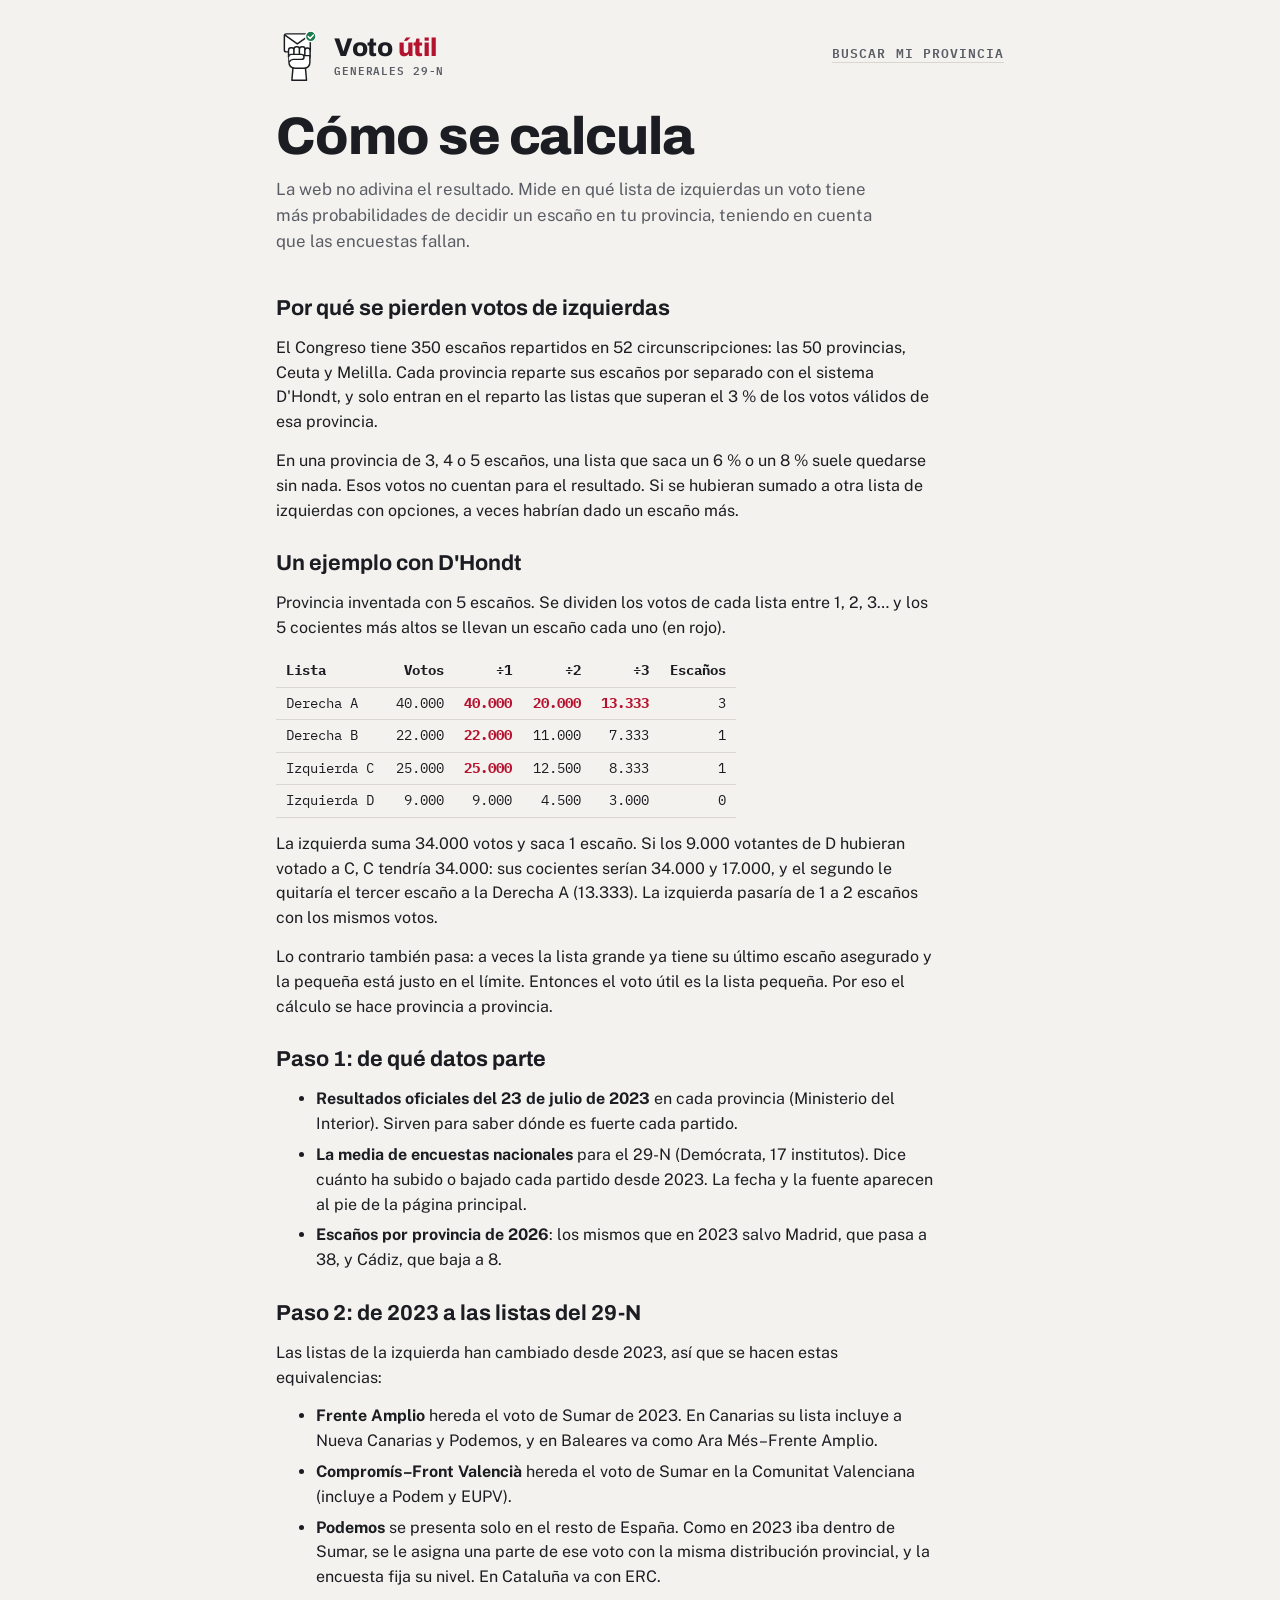
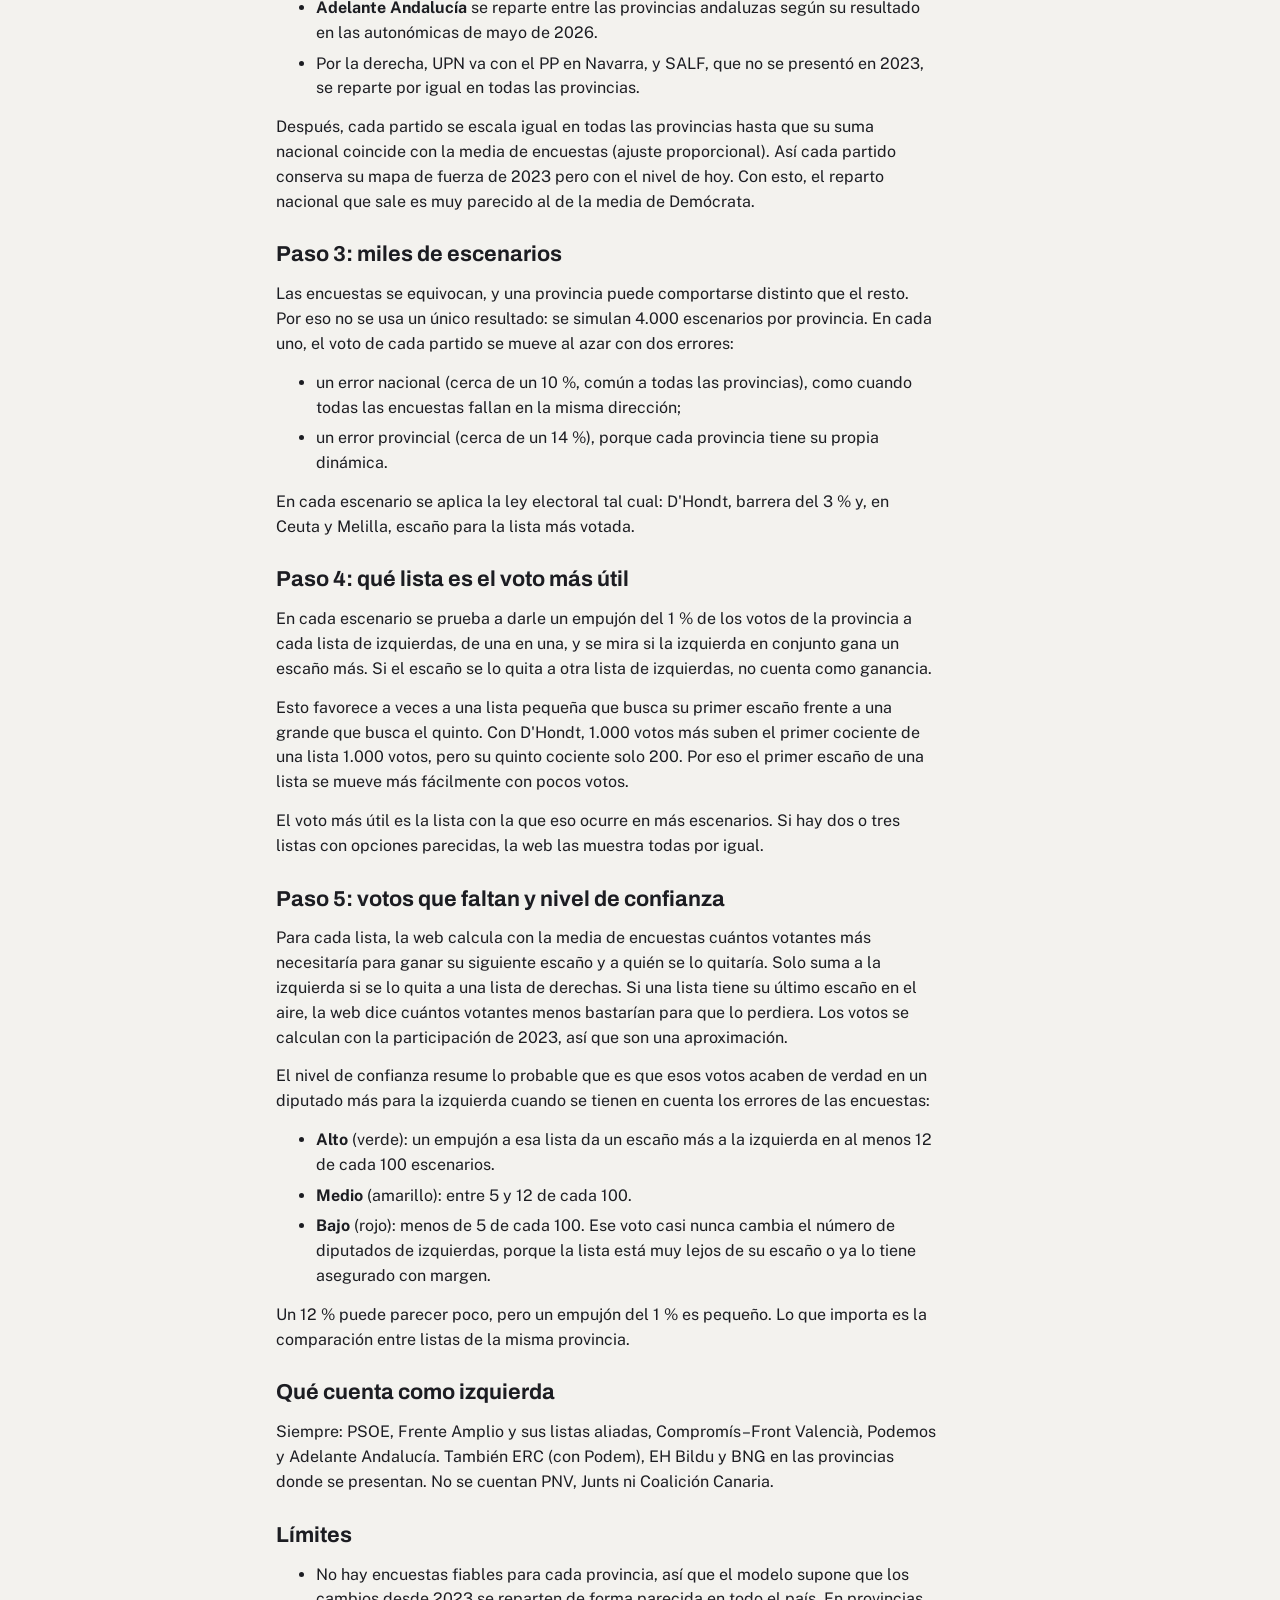
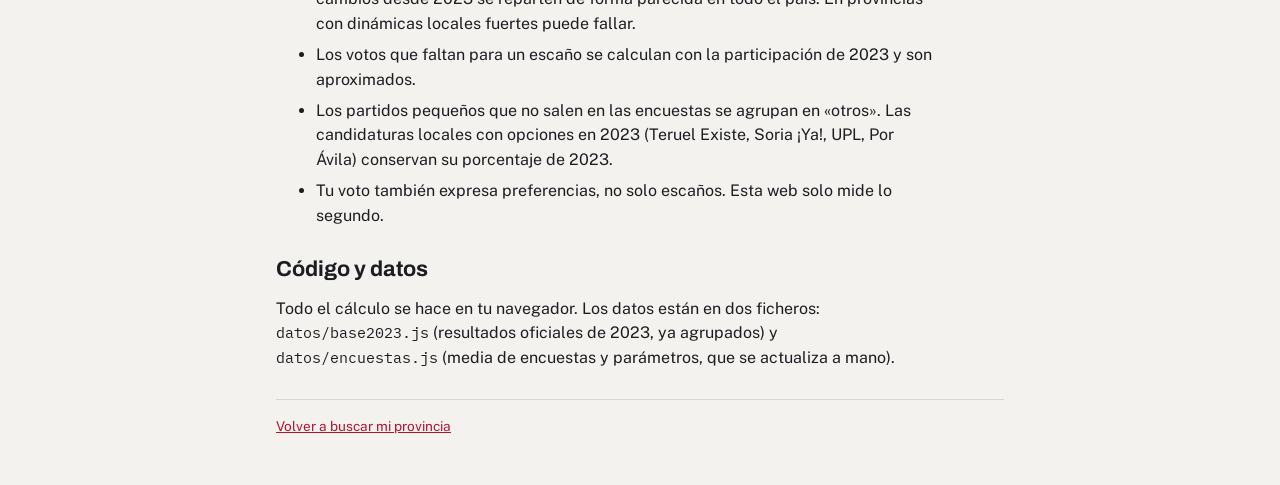
==== como-se-calcula.html @ 3c378f8c "Add files via upload" ====
<!doctype html>
<html lang="es">
<head>
<meta charset="utf-8">
<meta name="viewport" content="width=device-width, initial-scale=1, viewport-fit=cover">
<title>Cómo se calcula el voto útil</title>
<meta name="claude:viewport-fit-sides" content="cover">
<link rel="preconnect" href="https://fonts.googleapis.com">
<link rel="preconnect" href="https://fonts.gstatic.com" crossorigin>
<link rel="stylesheet" href="https://fonts.googleapis.com/css2?family=Archivo:wght@600;700;800&family=IBM+Plex+Mono:wght@500;600&family=Public+Sans:wght@400;500;600;700&display=swap">
<link rel="stylesheet" href="css/estilo.css">
</head>
<body>
<main class="envoltura">
  <div class="marca">
    <a class="logo" href="index.html" aria-label="Voto útil, inicio"><svg class="logo-puno" viewBox="-10 -12 220 254" aria-hidden="true"><g stroke="var(--tinta)" stroke-width="7" stroke-linejoin="round" stroke-linecap="round"> <rect x="30" y="14" width="124" height="86" rx="9" fill="var(--papeleta)"/> <path d="M33 20 L92 62 L151 20" fill="none"/> <path d="M72 168 L66 236 L136 236 L130 168 Z" fill="var(--papeleta)"/> <rect x="50" y="80" width="27" height="52" rx="12" fill="var(--papeleta)"/> <rect x="76" y="76" width="27" height="56" rx="12" fill="var(--papeleta)"/> <rect x="102" y="76" width="27" height="56" rx="12" fill="var(--papeleta)"/> <rect x="128" y="82" width="25" height="50" rx="12" fill="var(--papeleta)"/> <path d="M52 118 L52 150 Q52 178 82 178 L124 178 Q152 178 152 150 L152 118 Z" fill="var(--papeleta)"/> <path d="M50 124 Q50 112 64 112 L112 112 Q124 112 124 124 Q124 136 112 136 L72 136 Q60 136 56 146" fill="var(--papeleta)"/> </g> <circle cx="156" cy="26" r="25" fill="var(--ok)" stroke="var(--papeleta)" stroke-width="6"/> <path d="M144 27 L153 36 L169 19" fill="none" stroke="var(--papeleta)" stroke-width="7" stroke-linecap="round" stroke-linejoin="round"/> <metadata></metadata></svg><span class="logo-texto"><b>Voto <em>útil</em></b><small>Generales 29-N</small></span></a>
    <a href="index.html">Buscar mi provincia</a>
  </div>

  <header style="display:grid;gap:12px">
    <h1>Cómo se calcula</h1>
    <p class="entradilla">La web no adivina el resultado. Mide en qué lista de izquierdas un voto tiene más probabilidades de decidir un escaño en tu provincia, teniendo en cuenta que las encuestas fallan.</p>
  </header>

  <article class="texto">
    <h2>Por qué se pierden votos de izquierdas</h2>
    <p>El Congreso tiene 350 escaños repartidos en 52 circunscripciones: las 50 provincias, Ceuta y Melilla. Cada provincia reparte sus escaños por separado con el sistema D'Hondt, y solo entran en el reparto las listas que superan el 3 % de los votos válidos de esa provincia.</p>
    <p>En una provincia de 3, 4 o 5 escaños, una lista que saca un 6 % o un 8 % suele quedarse sin nada. Esos votos no cuentan para el resultado. Si se hubieran sumado a otra lista de izquierdas con opciones, a veces habrían dado un escaño más.</p>

    <h2>Un ejemplo con D'Hondt</h2>
    <p>Provincia inventada con 5 escaños. Se dividen los votos de cada lista entre 1, 2, 3… y los 5 cocientes más altos se llevan un escaño cada uno (en rojo).</p>
    <div class="ejemplo">
      <table>
        <thead><tr><th>Lista</th><th>Votos</th><th>÷1</th><th>÷2</th><th>÷3</th><th>Escaños</th></tr></thead>
        <tbody>
          <tr><td>Derecha A</td><td>40.000</td><td class="gana">40.000</td><td class="gana">20.000</td><td class="gana">13.333</td><td>3</td></tr>
          <tr><td>Derecha B</td><td>22.000</td><td class="gana">22.000</td><td>11.000</td><td>7.333</td><td>1</td></tr>
          <tr><td>Izquierda C</td><td>25.000</td><td class="gana">25.000</td><td>12.500</td><td>8.333</td><td>1</td></tr>
          <tr><td>Izquierda D</td><td>9.000</td><td>9.000</td><td>4.500</td><td>3.000</td><td>0</td></tr>
        </tbody>
      </table>
    </div>
    <p>La izquierda suma 34.000 votos y saca 1 escaño. Si los 9.000 votantes de D hubieran votado a C, C tendría 34.000: sus cocientes serían 34.000 y 17.000, y el segundo le quitaría el tercer escaño a la Derecha A (13.333). La izquierda pasaría de 1 a 2 escaños con los mismos votos.</p>
    <p>Lo contrario también pasa: a veces la lista grande ya tiene su último escaño asegurado y la pequeña está justo en el límite. Entonces el voto útil es la lista pequeña. Por eso el cálculo se hace provincia a provincia.</p>

    <h2>Paso 1: de qué datos parte</h2>
    <ul>
      <li><b>Resultados oficiales del 23 de julio de 2023</b> en cada provincia (Ministerio del Interior). Sirven para saber dónde es fuerte cada partido.</li>
      <li><b>La media de encuestas nacionales</b> para el 29-N (Demócrata, 17 institutos). Dice cuánto ha subido o bajado cada partido desde 2023. La fecha y la fuente aparecen al pie de la página principal.</li>
      <li><b>Escaños por provincia de 2026</b>: los mismos que en 2023 salvo Madrid, que pasa a 38, y Cádiz, que baja a 8.</li>
    </ul>

    <h2>Paso 2: de 2023 a las listas del 29-N</h2>
    <p>Las listas de la izquierda han cambiado desde 2023, así que se hacen estas equivalencias:</p>
    <ul>
      <li><b>Frente Amplio</b> hereda el voto de Sumar de 2023. En Canarias su lista incluye a Nueva Canarias y Podemos, y en Baleares va como Ara Més–Frente Amplio.</li>
      <li><b>Compromís–Front Valencià</b> hereda el voto de Sumar en la Comunitat Valenciana (incluye a Podem y EUPV).</li>
      <li><b>Podemos</b> se presenta solo en el resto de España. Como en 2023 iba dentro de Sumar, se le asigna una parte de ese voto con la misma distribución provincial, y la encuesta fija su nivel. En Cataluña va con ERC.</li>
      <li><b>Adelante Andalucía</b> se reparte entre las provincias andaluzas según su resultado en las autonómicas de mayo de 2026.</li>
      <li>Por la derecha, UPN va con el PP en Navarra, y SALF, que no se presentó en 2023, se reparte por igual en todas las provincias.</li>
    </ul>
    <p>Después, cada partido se escala igual en todas las provincias hasta que su suma nacional coincide con la media de encuestas (ajuste proporcional). Así cada partido conserva su mapa de fuerza de 2023 pero con el nivel de hoy. Con esto, el reparto nacional que sale es muy parecido al de la media de Demócrata.</p>

    <h2>Paso 3: miles de escenarios</h2>
    <p>Las encuestas se equivocan, y una provincia puede comportarse distinto que el resto. Por eso no se usa un único resultado: se simulan 4.000 escenarios por provincia. En cada uno, el voto de cada partido se mueve al azar con dos errores:</p>
    <ul>
      <li>un error nacional (cerca de un 10 %, común a todas las provincias), como cuando todas las encuestas fallan en la misma dirección;</li>
      <li>un error provincial (cerca de un 14 %), porque cada provincia tiene su propia dinámica.</li>
    </ul>
    <p>En cada escenario se aplica la ley electoral tal cual: D'Hondt, barrera del 3 % y, en Ceuta y Melilla, escaño para la lista más votada.</p>

    <h2>Paso 4: qué lista es el voto más útil</h2>
    <p>En cada escenario se prueba a darle un empujón del 1 % de los votos de la provincia a cada lista de izquierdas, de una en una, y se mira si la izquierda en conjunto gana un escaño más. Si el escaño se lo quita a otra lista de izquierdas, no cuenta como ganancia.</p>
    <p>Esto favorece a veces a una lista pequeña que busca su primer escaño frente a una grande que busca el quinto. Con D'Hondt, 1.000 votos más suben el primer cociente de una lista 1.000 votos, pero su quinto cociente solo 200. Por eso el primer escaño de una lista se mueve más fácilmente con pocos votos.</p>
    <p>El voto más útil es la lista con la que eso ocurre en más escenarios. Si hay dos o tres listas con opciones parecidas, la web las muestra todas por igual.</p>

    <h2>Paso 5: votos que faltan y nivel de confianza</h2>
    <p>Para cada lista, la web calcula con la media de encuestas cuántos votantes más necesitaría para ganar su siguiente escaño y a quién se lo quitaría. Solo suma a la izquierda si se lo quita a una lista de derechas. Si una lista tiene su último escaño en el aire, la web dice cuántos votantes menos bastarían para que lo perdiera. Los votos se calculan con la participación de 2023, así que son una aproximación.</p>
    <p>El nivel de confianza resume lo probable que es que esos votos acaben de verdad en un diputado más para la izquierda cuando se tienen en cuenta los errores de las encuestas:</p>
    <ul>
      <li><b>Alto</b> (verde): un empujón a esa lista da un escaño más a la izquierda en al menos 12 de cada 100 escenarios.</li>
      <li><b>Medio</b> (amarillo): entre 5 y 12 de cada 100.</li>
      <li><b>Bajo</b> (rojo): menos de 5 de cada 100. Ese voto casi nunca cambia el número de diputados de izquierdas, porque la lista está muy lejos de su escaño o ya lo tiene asegurado con margen.</li>
    </ul>
    <p>Un 12 % puede parecer poco, pero un empujón del 1 % es pequeño. Lo que importa es la comparación entre listas de la misma provincia.</p>

    <h2>Qué cuenta como izquierda</h2>
    <p>Siempre: PSOE, Frente Amplio y sus listas aliadas, Compromís–Front Valencià, Podemos y Adelante Andalucía. También ERC (con Podem), EH Bildu y BNG en las provincias donde se presentan. No se cuentan PNV, Junts ni Coalición Canaria.</p>

    <h2>Límites</h2>
    <ul>
      <li>No hay encuestas fiables para cada provincia, así que el modelo supone que los cambios desde 2023 se reparten de forma parecida en todo el país. En provincias con dinámicas locales fuertes puede fallar.</li>
      <li>Los votos que faltan para un escaño se calculan con la participación de 2023 y son aproximados.</li>
      <li>Los partidos pequeños que no salen en las encuestas se agrupan en «otros». Las candidaturas locales con opciones en 2023 (Teruel Existe, Soria ¡Ya!, UPL, Por Ávila) conservan su porcentaje de 2023.</li>
      <li>Tu voto también expresa preferencias, no solo escaños. Esta web solo mide lo segundo.</li>
    </ul>

    <h2>Código y datos</h2>
    <p>Todo el cálculo se hace en tu navegador. Los datos están en dos ficheros: <code>datos/base2023.js</code> (resultados oficiales de 2023, ya agrupados) y <code>datos/encuestas.js</code> (media de encuestas y parámetros, que se actualiza a mano).</p>
  </article>

  <footer>
    <p><a href="index.html">Volver a buscar mi provincia</a></p>
  </footer>
</main>
<script src="js/contador.js"></script>
</body>
</html>
---- css/estilo.css ----
/* Concepto: una papeleta blanca sobre la mesa del colegio electoral. Columna única, lectura rápida en móvil. */
:root {
  --papel: #f3f2ee;
  --papeleta: #ffffff;
  --tinta: #1c1d22;
  --tinta-suave: #5b5d66;
  --linea: #d9d7cf;
  --acento: #b5122f;
  --acento-suave: #f6dde1;
  --ok: #1f7a4d;
  --aviso: #9a6200;
  --barra-fondo: #e8e6df;
  --c-alta: #1f7a4d; --c-alta-fondo: #ddf1e5;
  --c-media: #8a5a00; --c-media-fondo: #fbedc8;
  --c-baja: #b3261e; --c-baja-fondo: #f9dedc;
  --f-titulo: "Archivo", "Arial Narrow", system-ui, sans-serif;
  --f-texto: "Public Sans", system-ui, -apple-system, "Segoe UI", sans-serif;
  --f-datos: "IBM Plex Mono", ui-monospace, "SFMono-Regular", Menlo, monospace;
  color-scheme: light;
}
@media (prefers-color-scheme: dark) {
  :root:not([data-theme="light"]) {
    --papel: #16171b; --papeleta: #202127; --tinta: #ecebe6; --tinta-suave: #a6a7ae; --linea: #34353d;
    --acento: #f0607a; --acento-suave: #3a1c24; --ok: #5ccf94; --aviso: #e0a640; --barra-fondo: #2c2d34;
    --c-alta: #6fd8a0; --c-alta-fondo: #173526; --c-media: #f0c25a; --c-media-fondo: #3a2f12; --c-baja: #ff8a80; --c-baja-fondo: #3e1c1a;
    color-scheme: dark;
  }
}
:root[data-theme="dark"] {
  --papel: #16171b; --papeleta: #202127; --tinta: #ecebe6; --tinta-suave: #a6a7ae; --linea: #34353d;
  --acento: #f0607a; --acento-suave: #3a1c24; --ok: #5ccf94; --aviso: #e0a640; --barra-fondo: #2c2d34;
    --c-alta: #6fd8a0; --c-alta-fondo: #173526; --c-media: #f0c25a; --c-media-fondo: #3a2f12; --c-baja: #ff8a80; --c-baja-fondo: #3e1c1a;
  color-scheme: dark;
}

* { box-sizing: border-box; }
html { -webkit-text-size-adjust: 100%; }
body {
  margin: 0;
  background: var(--papel);
  color: var(--tinta);
  font: 16px/1.55 var(--f-texto);
}
.envoltura {
  max-width: 760px;
  margin: 0 auto;
  padding-block: 28px 48px;
  padding-left: max(16px, env(safe-area-inset-left, 0px));
  padding-right: max(16px, env(safe-area-inset-right, 0px));
  display: grid;
  gap: 28px;
}
a { color: var(--acento); }
a:focus-visible, button:focus-visible, input:focus-visible { outline: 3px solid var(--acento); outline-offset: 2px; }

/* Cabecera */
.marca {
  display: flex; justify-content: space-between; align-items: baseline; gap: 12px; flex-wrap: wrap;
  font: 600 13px/1 var(--f-datos); letter-spacing: .08em; text-transform: uppercase; color: var(--tinta-suave);
}
.marca a { color: inherit; text-decoration: none; border-bottom: 1px solid var(--linea); padding-bottom: 2px; }
.marca strong { color: var(--acento); }
h1 {
  font: 800 clamp(2rem, 6.4vw, 3.3rem)/1.02 var(--f-titulo);
  letter-spacing: -0.02em; margin: 0; text-wrap: balance;
}
h2 { font: 700 1.35rem/1.2 var(--f-titulo); margin: 0; text-wrap: balance; }
h3 { font: 700 1.05rem/1.3 var(--f-titulo); margin: 0; }
.entradilla { margin: 0; max-width: 62ch; color: var(--tinta-suave); font-size: 1.05rem; }

/* Buscador */
.buscador { display: grid; gap: 10px; }
.buscador label { font-weight: 600; }
.campo { position: relative; }
.campo input {
  width: 100%; font: 500 1.15rem/1.2 var(--f-texto); color: var(--tinta);
  padding: 14px 16px; border: 2px solid var(--tinta); border-radius: 6px; background: var(--papeleta);
}
.sugerencias {
  position: absolute; z-index: 5; left: 0; right: 0; top: calc(100% + 4px);
  margin: 0; padding: 4px; list-style: none; background: var(--papeleta);
  border: 1px solid var(--linea); border-radius: 6px; box-shadow: 0 10px 30px rgb(0 0 0 / .14);
  max-height: 290px; overflow-y: auto;
}
.sugerencias button {
  width: 100%; text-align: left; font: inherit; color: var(--tinta); background: none; border: 0;
  padding: 10px 12px; border-radius: 4px; cursor: pointer; display: flex; justify-content: space-between; gap: 8px;
}
.sugerencias button span { color: var(--tinta-suave); font: 13px var(--f-datos); }
.sugerencias button:hover, .sugerencias button[aria-selected="true"] { background: var(--acento-suave); }
.opcion { display: flex; gap: 10px; align-items: flex-start; font-size: .95rem; color: var(--tinta-suave); cursor: pointer; }
.opcion input { margin-top: 4px; accent-color: var(--acento); width: 18px; height: 18px; flex: none; }
.error { color: var(--acento); margin: 0; font-weight: 600; }

/* Papeleta con la recomendación */
.papeleta {
  background: var(--papeleta);
  border: 1px solid var(--linea);
  border-radius: 4px;
  box-shadow: 0 1px 0 var(--linea), 0 18px 40px -24px rgb(0 0 0 / .35);
  padding: 22px 22px 20px;
  display: grid; gap: 14px;
  position: relative;
}
.papeleta::before { /* perforación de la papeleta */
  content: ""; position: absolute; left: 14px; right: 14px; top: 8px; height: 0;
  border-top: 2px dotted var(--linea);
}
.papeleta .contexto {
  font: 600 12px/1.3 var(--f-datos); letter-spacing: .08em; text-transform: uppercase; color: var(--tinta-suave);
  padding-top: 6px; display: flex; justify-content: space-between; gap: 8px; flex-wrap: wrap;
}
.voto { display: flex; align-items: center; gap: 14px; }
.casilla {
  flex: none; width: 34px; height: 34px; border: 2px solid var(--tinta); border-radius: 3px;
  display: grid; place-items: center; font: 800 22px/1 var(--f-titulo); color: var(--acento);
}
.voto .partido { font: 800 clamp(1.7rem, 6vw, 2.5rem)/1.05 var(--f-titulo); letter-spacing: -0.01em; text-wrap: balance; }
.explica { margin: 0; max-width: 62ch; }
.etiqueta {
  display: inline-block; font: 600 12px/1 var(--f-datos); letter-spacing: .05em; text-transform: uppercase;
  padding: 6px 8px; border-radius: 3px; background: var(--acento-suave); color: var(--acento); justify-self: start;
}

/* Escaños de la provincia */
.escanos { display: grid; gap: 10px; }
.cuadros { display: flex; flex-wrap: wrap; gap: 4px; }
.cuadro { width: 18px; height: 18px; border-radius: 3px; }
.leyenda { display: flex; flex-wrap: wrap; gap: 6px 14px; font-size: .88rem; color: var(--tinta-suave); margin: 0; padding: 0; list-style: none; }
.leyenda li { display: flex; align-items: center; gap: 6px; }
.leyenda i { width: 10px; height: 10px; border-radius: 2px; display: inline-block; }

/* Tabla de la izquierda */
.lista { display: grid; gap: 0; border-top: 2px solid var(--tinta); }
.fila {
  display: grid; grid-template-columns: minmax(0, 1fr) auto; gap: 6px 16px; align-items: center;
  padding: 14px 0; border-bottom: 1px solid var(--linea);
}
.fila .nombre { display: flex; align-items: center; gap: 8px; font-weight: 700; min-width: 0; }
.fila .nombre i { width: 12px; height: 12px; border-radius: 2px; flex: none; }
.fila .cifras { font: 500 .9rem/1.3 var(--f-datos); color: var(--tinta-suave); text-align: right; font-variant-numeric: tabular-nums; }
.fila .estado { grid-column: 1 / -1; font-size: .92rem; color: var(--tinta-suave); margin: 0; }
.impacto { grid-column: 1 / -1; display: grid; grid-template-columns: minmax(0, 1fr) 4.5em; gap: 10px; align-items: center; }
.impacto .barra { height: 10px; background: var(--barra-fondo); border-radius: 5px; overflow: hidden; }
.impacto .barra span { display: block; height: 100%; background: var(--tinta-suave); border-radius: 5px; }
.fila.mejor .impacto .barra span { background: var(--acento); }
.impacto b { font: 600 .9rem var(--f-datos); text-align: right; font-variant-numeric: tabular-nums; }
.fila.mejor .nombre::after {
  content: "Más útil"; font: 600 11px/1 var(--f-datos); text-transform: uppercase; letter-spacing: .05em;
  color: var(--acento); background: var(--acento-suave); padding: 4px 6px; border-radius: 3px;
}
.nota-tabla { font-size: .88rem; color: var(--tinta-suave); margin: 0; }

/* Aviso y pie */
.aviso {
  border: 1px solid var(--linea); border-radius: 4px; padding: 14px 16px; background: var(--papeleta);
  font-size: .92rem; color: var(--tinta-suave); display: grid; gap: 6px;
}
.aviso strong { color: var(--tinta); }
.aviso p { margin: 0; }
footer { font-size: .85rem; color: var(--tinta-suave); display: grid; gap: 6px; border-top: 1px solid var(--linea); padding-top: 16px; }
footer p { margin: 0; }

/* Página de método */
.texto { display: grid; gap: 14px; max-width: 66ch; }
.texto p, .texto ul, .texto ol { margin: 0; }
.texto li + li { margin-top: 6px; }
.texto h2 { margin-top: 14px; }
.ejemplo { overflow-x: auto; }
.ejemplo table { border-collapse: collapse; font: 14px/1.4 var(--f-datos); font-variant-numeric: tabular-nums; min-width: 460px; }
.ejemplo th, .ejemplo td { border-bottom: 1px solid var(--linea); padding: 6px 10px; text-align: right; }
.ejemplo th:first-child, .ejemplo td:first-child { text-align: left; }
.ejemplo td.gana { color: var(--acento); font-weight: 700; }
code { font-family: var(--f-datos); font-size: .92em; }

@media (prefers-reduced-motion: no-preference) {
  .papeleta { animation: entra .35s ease-out both; }
  @keyframes entra { from { transform: translateY(6px); } to { transform: none; } }
}

/* Opciones de voto y nivel de confianza */
.opciones-voto { display: grid; gap: 14px; }
.opciones-voto.n2, .opciones-voto.n3 { grid-template-columns: repeat(auto-fit, minmax(210px, 1fr)); }
.opcion-voto { display: grid; gap: 10px; align-content: start; min-width: 0; }
.opciones-voto.n2 .opcion-voto, .opciones-voto.n3 .opcion-voto { border-top: 1px solid var(--linea); padding-top: 14px; }
.opciones-voto.n2 .voto .partido, .opciones-voto.n3 .voto .partido { font-size: clamp(1.4rem, 4.6vw, 1.8rem); }
.confianza {
  display: inline-flex; align-items: center; gap: 6px; justify-self: start;
  font: 600 12px/1 var(--f-datos); letter-spacing: .04em; text-transform: uppercase;
  padding: 6px 8px; border-radius: 3px;
}
.confianza::before { content: ""; width: 8px; height: 8px; border-radius: 50%; background: currentColor; }
.confianza.alta { color: var(--c-alta); background: var(--c-alta-fondo); }
.confianza.media { color: var(--c-media); background: var(--c-media-fondo); }
.confianza.baja { color: var(--c-baja); background: var(--c-baja-fondo); }
.fila > div:last-child { grid-column: 1 / -1; }
.sobre { flex: 0 0 44px; width: 44px; min-width: 44px; height: 37px; }

/* Logo (puño con el sobre) */
.marca { align-items: center; }
.marca a.logo { display: flex; align-items: center; gap: 12px; border: 0; padding: 0; text-transform: none; letter-spacing: 0; }
.logo-puno { width: 46px; height: 54px; flex: none; }
.logo-texto { display: grid; gap: 4px; }
.logo-texto b { font: 800 1.6rem/1 var(--f-titulo); letter-spacing: -0.01em; color: var(--tinta); }
.logo-texto b em { font-style: normal; color: var(--acento); }
.logo-texto small { font: 600 11px/1 var(--f-datos); letter-spacing: .08em; text-transform: uppercase; color: var(--tinta-suave); }
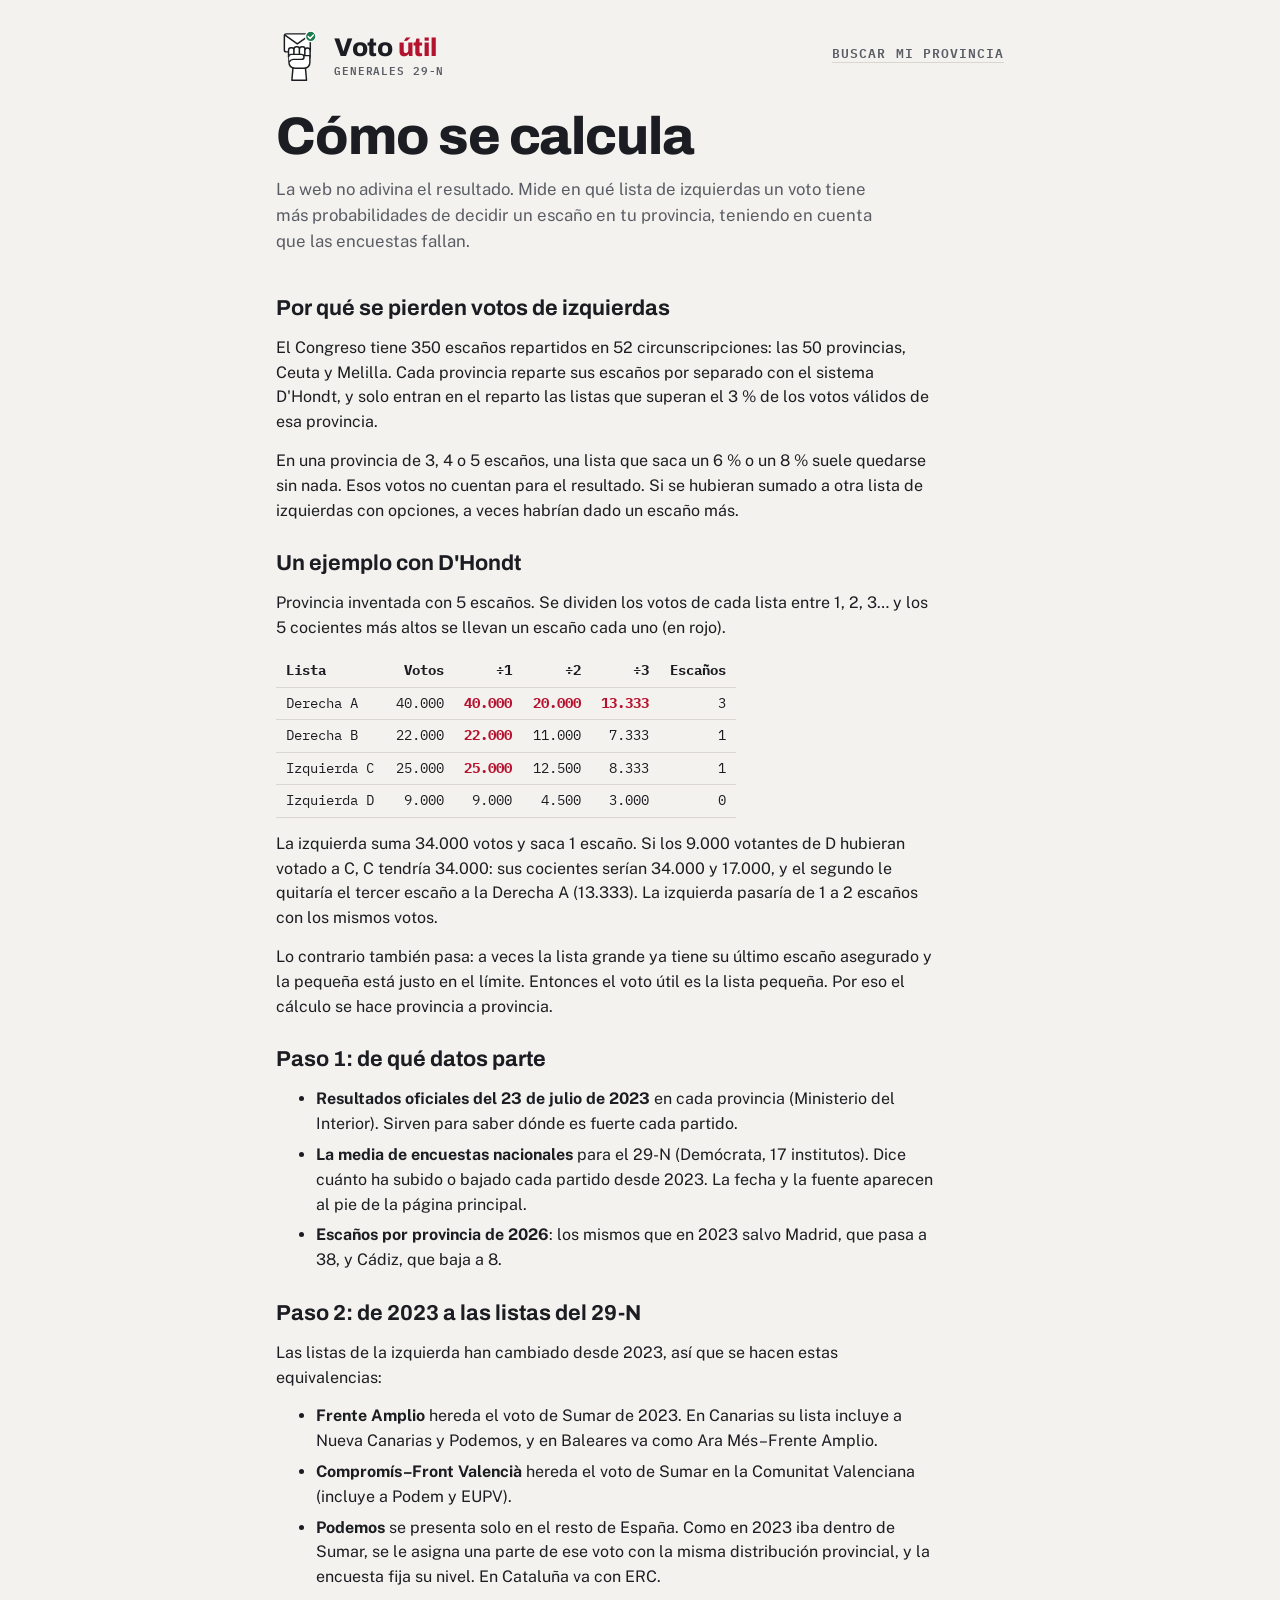
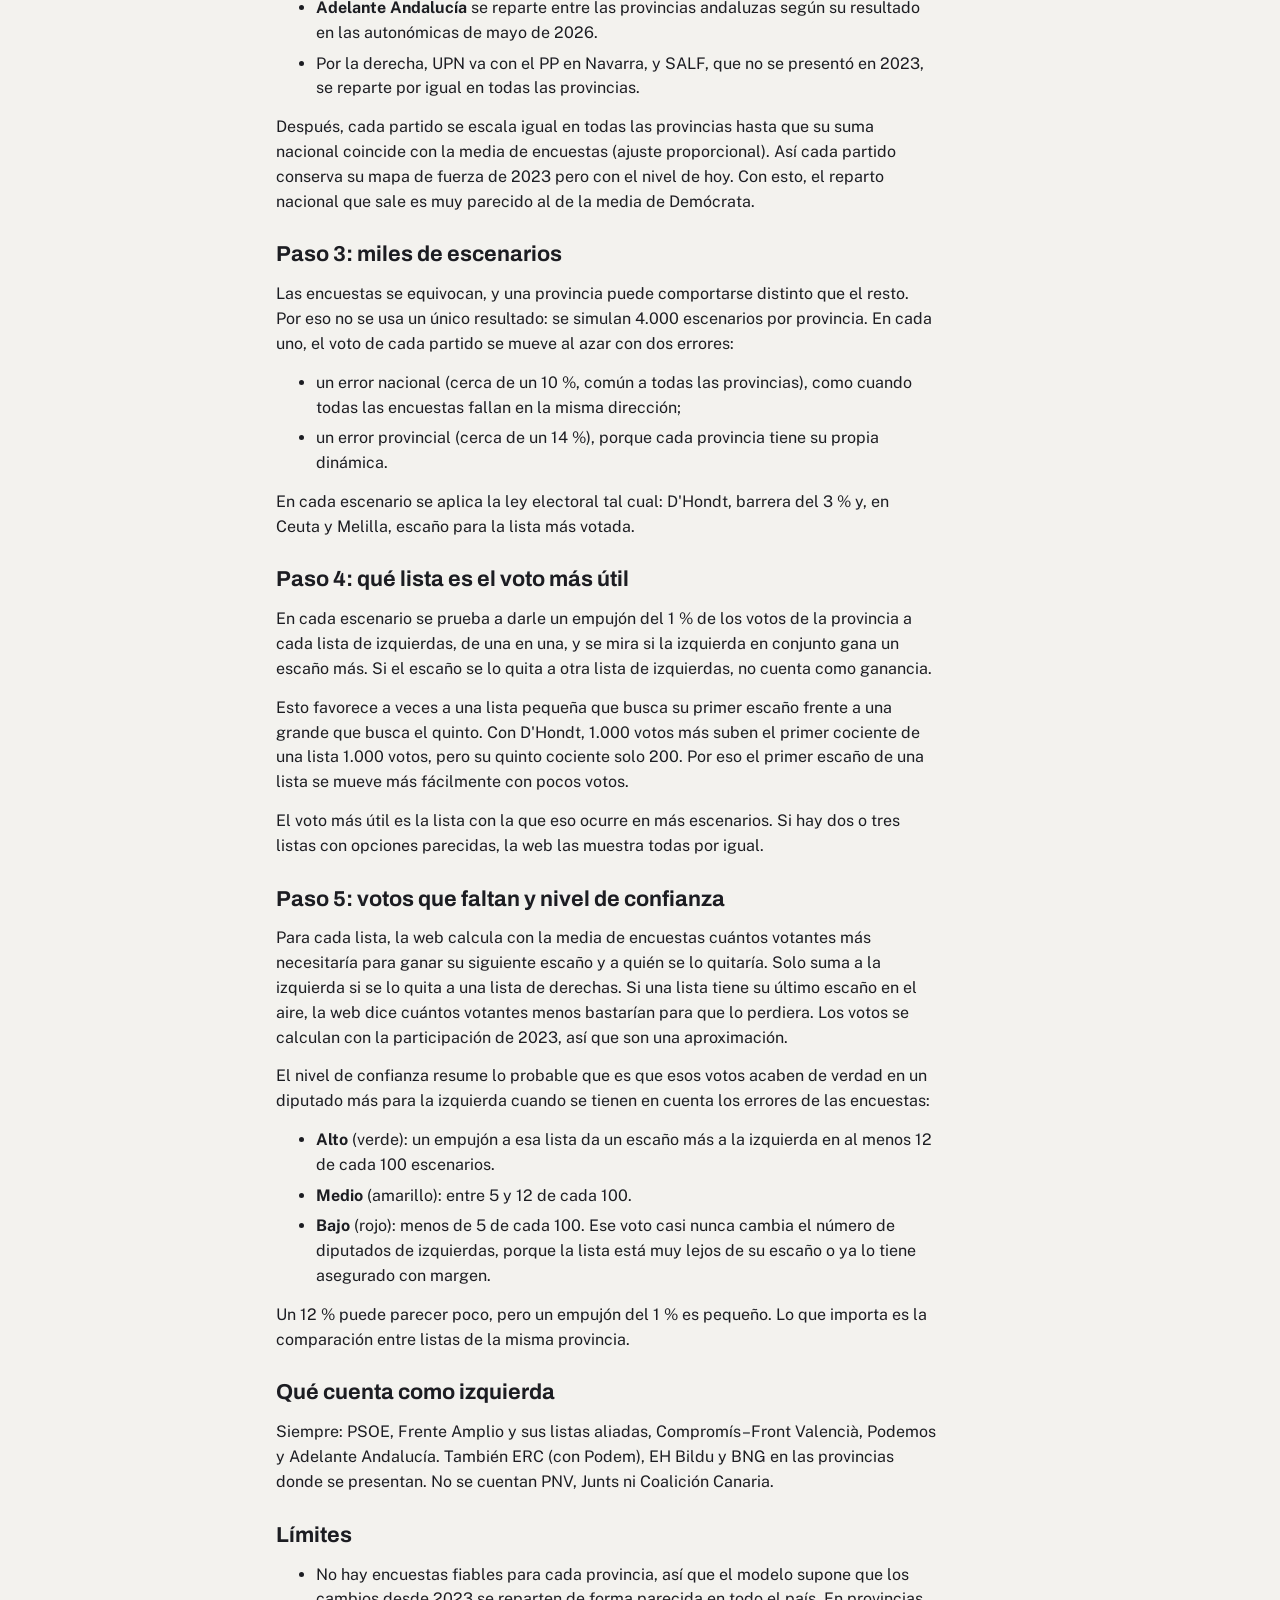
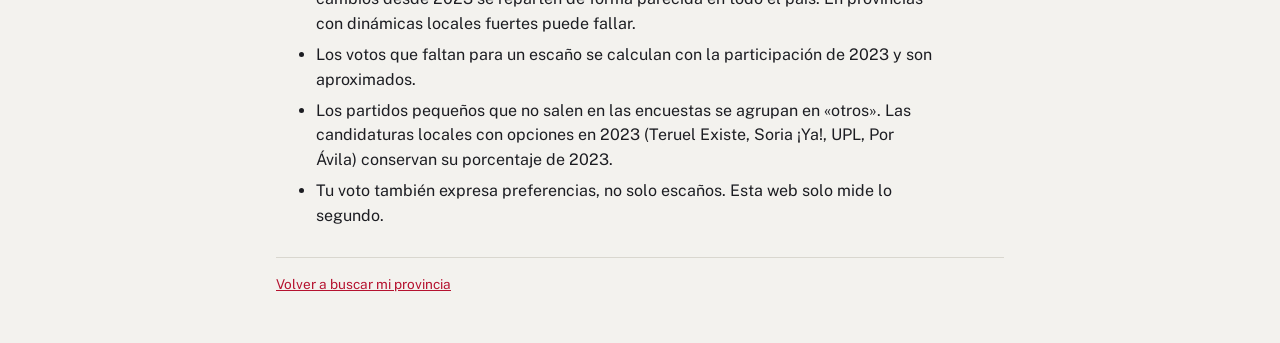
==== commit 397188f0: "Quita la sección Código y datos de la página del método Co-Authored-By: Claude Opus 5.5 <noreply@ant" ====
--- a/como-se-calcula.html
+++ b/como-se-calcula.html
@@ -94,9 +94,6 @@
       <li>Los partidos pequeños que no salen en las encuestas se agrupan en «otros». Las candidaturas locales con opciones en 2023 (Teruel Existe, Soria ¡Ya!, UPL, Por Ávila) conservan su porcentaje de 2023.</li>
       <li>Tu voto también expresa preferencias, no solo escaños. Esta web solo mide lo segundo.</li>
     </ul>
-
-    <h2>Código y datos</h2>
-    <p>Todo el cálculo se hace en tu navegador. Los datos están en dos ficheros: <code>datos/base2023.js</code> (resultados oficiales de 2023, ya agrupados) y <code>datos/encuestas.js</code> (media de encuestas y parámetros, que se actualiza a mano).</p>
   </article>
 
   <footer>
--- a/css/estilo.css
+++ b/css/estilo.css
@@ -204,3 +204,4 @@
 .logo-texto b { font: 800 1.6rem/1 var(--f-titulo); letter-spacing: -0.01em; color: var(--tinta); }
 .logo-texto b em { font-style: normal; color: var(--acento); }
 .logo-texto small { font: 600 11px/1 var(--f-datos); letter-spacing: .08em; text-transform: uppercase; color: var(--tinta-suave); }
+.entradilla.llamada { color: var(--tinta); }
